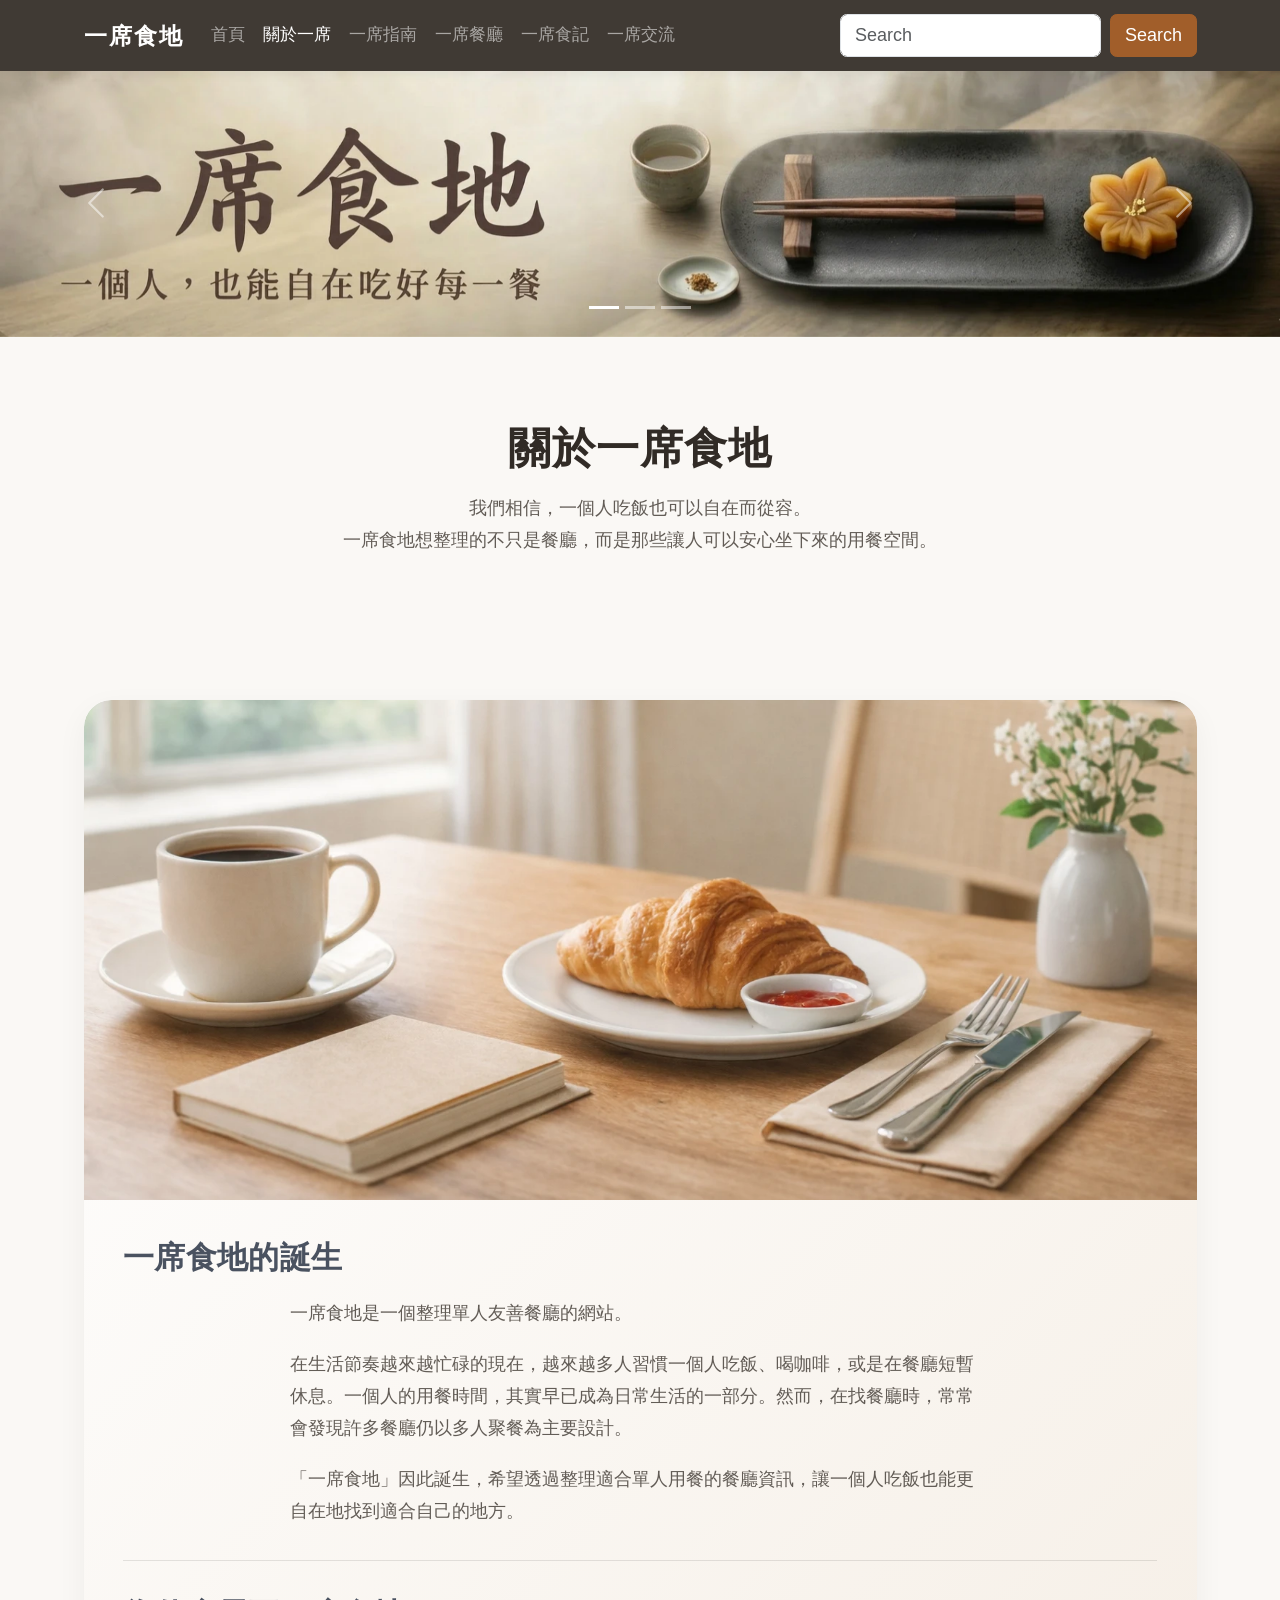
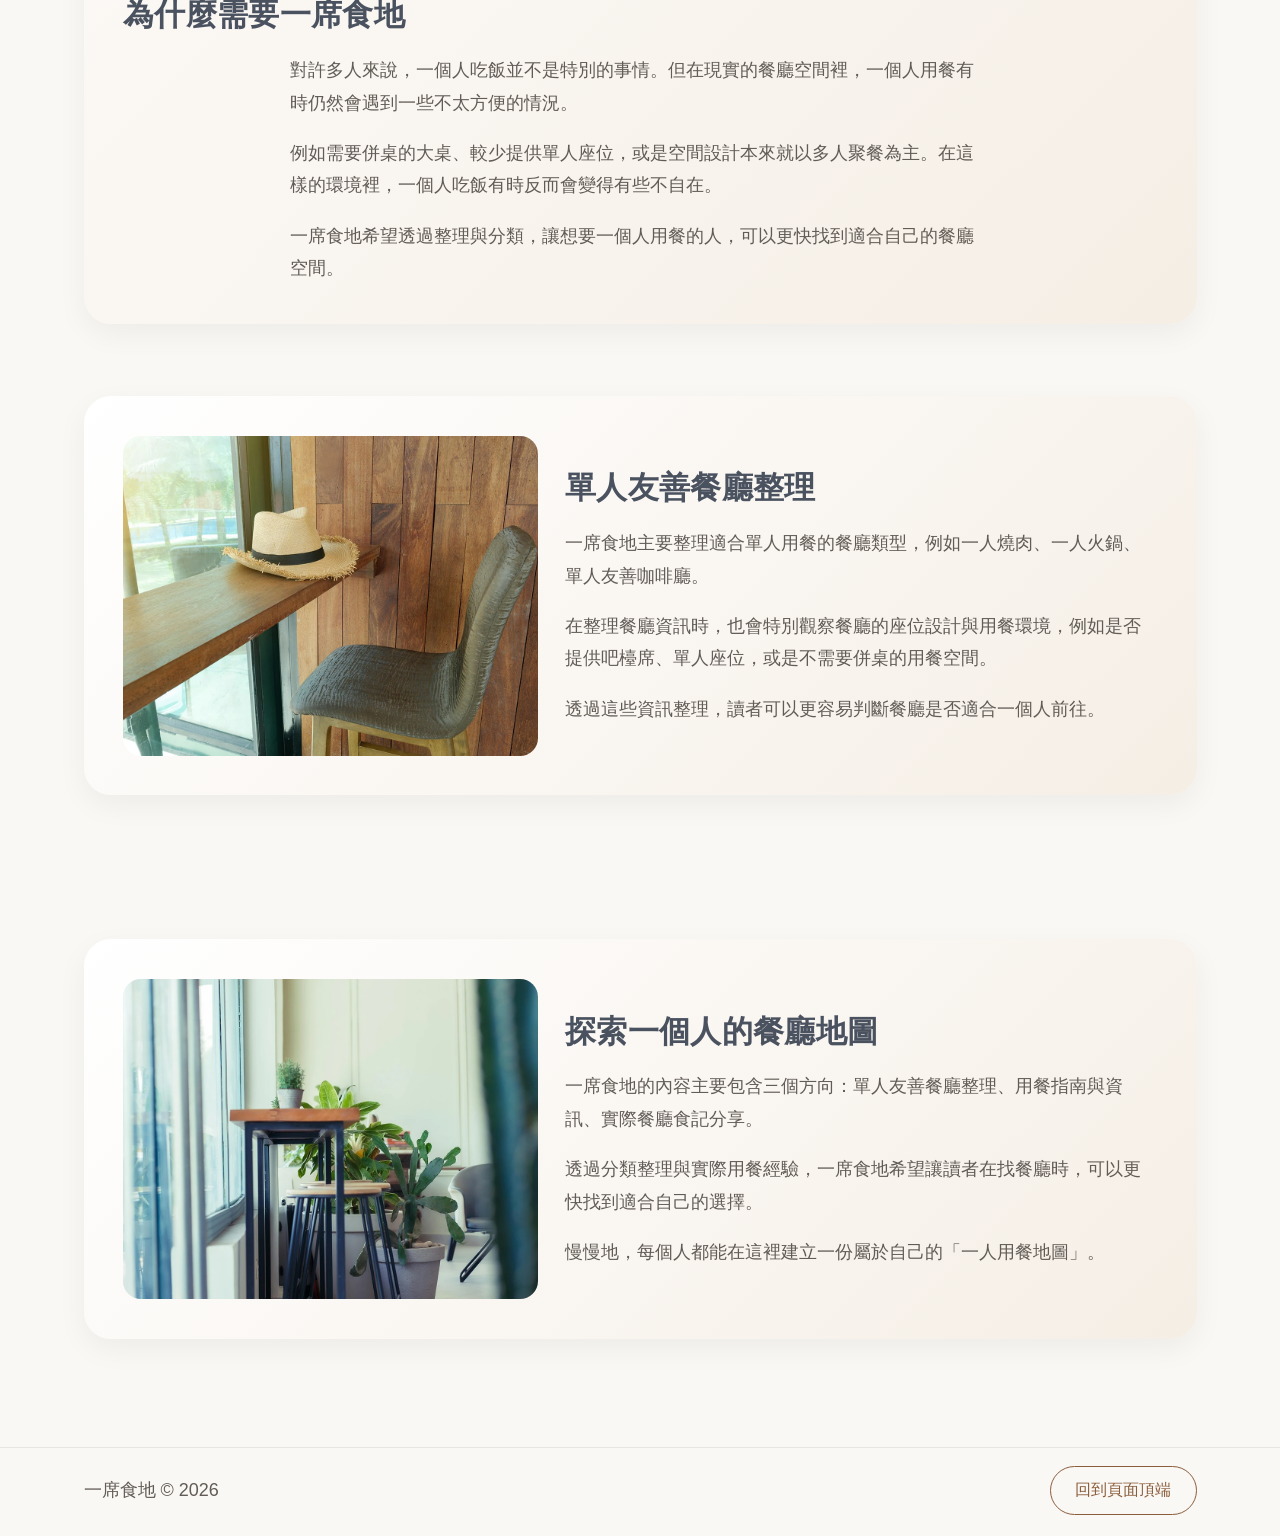
==== about.html @ 66376407 "Add files via upload" ====
<!-- 宣告網頁文件是HTML5格式 -->
<!doctype html>
<!-- 網頁所屬地區的語言 -->
<html lang="zh-Hant-TW">
    <!-- 檔頭、SEO/GEO/AEO   -->
  <head>
    <!-- 文字編碼 -->
    <meta charset="utf-8">
    <!-- RWD響應式網站 -->
    <meta name="viewport" content="width=device-width, initial-scale=1">
    <!-- 這些雙引號裡面寫的value值不要隨便給文字以外的東西，像是空格或是-dash或是.點點，這些都會影響SEO -->
    <!-- 網站作者(擁有者)、品牌名稱 -->
    <meta name="author" content="一席食地">
    <!-- 網頁描述，網頁內容濃縮，可透過ChatGPT協助生成 -->
    <meta name="description" content="關於一席食地：這是一個關於單人用餐的網站。我們相信一個人吃飯也可以自在而從容，希望透過分享單人用餐的經驗與觀察，讓更多人發現屬於自己的用餐節奏。">
    <!-- 網頁編輯器 -->
    <meta name="generation" content="Visual Studio Code">
    <!-- 網頁關鍵字，網頁內容提取，可透過ChatGPT協助提取 -->
    <meta name="keywords" content="一席食地,單人用餐,一個人吃飯,單人友善餐廳,單人用餐文化,一人用餐地圖">
    <!-- favicon品牌深色Logo，第一行針對IE和其他瀏覽器，第二行針對IE之外的瀏覽器 -->
    <link rel="shortcut icon" href="/favicon1.ico" type="image/x-icon" media="(prefers-color-scheme: light)">
    <link rel="icon" href="/favicon1.ico" type="image/x-icon" media="(prefers-color-scheme: light)">
    <!-- favicon品牌淺色Logo，第一行針對IE和其他瀏覽器，第二行針對IE之外的瀏覽器 -->
    <link rel="shortcut icon" href="/favicon2.ico" type="image/x-icon" media="(prefers-color-scheme: dark)">
    <link rel="icon" href="/favicon2.ico" type="image/x-icon" media="(prefers-color-scheme: dark)">
    <!-- 網頁標題，包含網站名稱和網頁名稱 -->
    <title>一席食地-關於一席</title>
    <!-- Bootstrap雲端CSS外部檔 -->
    <link href="https://cdn.jsdelivr.net/npm/bootstrap@5.3.8/dist/css/bootstrap.min.css" rel="stylesheet" integrity="sha384-sRIl4kxILFvY47J16cr9ZwB07vP4J8+LH7qKQnuqkuIAvNWLzeN8tE5YBujZqJLB" crossorigin="anonymous">
    <!-- 自訂的CSS，放在bootstrap下面，這樣有衝突的話才會以我們的為主 -->
    <link rel="stylesheet" href="css/custom.css">
    <!-- GA追蹤碼，放在head上面是google現在演算法的規定 -->
    <script async src="https://www.googletagmanager.com/gtag/js?id=G-GF2LZWTT1G"></script>
    <script>
      window.dataLayer = window.dataLayer || [];
      function gtag(){dataLayer.push(arguments);}
      gtag('js', new Date());
      gtag('config', 'G-GF2LZWTT1G');
    </script>
  </head>

<body id="top">
  <!-- 頁首 -->
  <header class="fixed-top">
    <nav class="navbar navbar-expand-lg navbar-dark bg-dark">
      <div class="container">
        <a class="navbar-brand" href="index.html">一席食地</a>
        <button class="navbar-toggler" type="button" data-bs-toggle="collapse" data-bs-target="#navbarSupportedContent" aria-controls="navbarSupportedContent" aria-expanded="false" aria-label="切換導覽列">
          <span class="navbar-toggler-icon"></span>
        </button>
        <div class="collapse navbar-collapse" id="navbarSupportedContent">
          <ul class="navbar-nav me-auto mb-2 mb-lg-0">
            <li class="nav-item">
              <a class="nav-link" href="index.html">首頁</a>
            </li>
            <li class="nav-item">
              <a class="nav-link active" aria-current="page" href="about.html">關於一席</a>
            </li>
            <li class="nav-item">
              <a class="nav-link" href="guide.html">一席指南</a>
            </li>
            <li class="nav-item">
              <a class="nav-link" href="restaurant.html">一席餐廳</a>
            </li>
            <li class="nav-item">
              <a class="nav-link" href="review.html">一席食記</a>
            </li>
            <li class="nav-item">
              <a class="nav-link" href="https://toolkit.url.com.tw/bbs/index.php?email=bbs@trial-162230.url.tw" target="_blank" rel="noopener noreferrer">一席交流</a>
            </li>
          </ul>
          <!-- 搜尋按鈕 -->
          <form class="d-flex" role="search">
            <input class="form-control me-2" type="search" placeholder="Search" aria-label="Search">
            <button class="btn btn-search" type="submit">Search</button>
          </form>
        </div>
      </div>
    </nav>
  </header>

  <!-- 主內容 -->
  <main>
    <!-- 輪播圖外層 -->
    <div id="carouselExampleIndicators" class="carousel slide" data-bs-ride="carousel" data-bs-interval="3000">
      <!-- 指示器 -->
      <div class="carousel-indicators">
        <button type="button" data-bs-target="#carouselExampleIndicators" data-bs-slide-to="0" class="active" aria-current="true" aria-label="Slide 1"></button>
        <button type="button" data-bs-target="#carouselExampleIndicators" data-bs-slide-to="1" aria-label="Slide 2"></button>
        <button type="button" data-bs-target="#carouselExampleIndicators" data-bs-slide-to="2" aria-label="Slide 3"></button>
      </div>
      <!-- 輪播圖片 -->
      <div class="carousel-inner">
        <div class="carousel-item active">
          <img src="images/index/solo-dining.webp" class="d-block w-100" alt="單人友善餐廳網站一席食地" title="單人友善餐廳網站一席食地" aria-label="單人友善餐廳網站一席食地">
        </div>
        <div class="carousel-item">
          <img src="images/index/discover-solo-dining-restaurants.webp" class="d-block w-100" alt="探索單人友善餐廳" title="探索單人友善餐廳" aria-label="探索單人友善餐廳">
        </div>
        <div class="carousel-item">
          <img src="images/index/restaurants-review.webp" class="d-block w-100" alt="單人用餐餐廳踩點紀錄" title="單人用餐餐廳踩點紀錄" aria-label="單人用餐餐廳踩點紀錄">
        </div>
      </div>
      <!-- 控制器 -->
      <button class="carousel-control-prev" type="button" data-bs-target="#carouselExampleIndicators" data-bs-slide="prev">
        <span class="carousel-control-prev-icon" aria-hidden="true"></span>
        <span class="visually-hidden">Previous</span>
      </button>
      <button class="carousel-control-next" type="button" data-bs-target="#carouselExampleIndicators" data-bs-slide="next">
        <span class="carousel-control-next-icon" aria-hidden="true"></span>
        <span class="visually-hidden">Next</span>
      </button>
    </div>

    <!-- 主標語 -->
    <section class="intro-section">
      <div class="container text-center">
        <h1>關於一席食地</h1>
        <p class="intro-text">
          我們相信，一個人吃飯也可以自在而從容。<br>
          一席食地想整理的不只是餐廳，<br class="mobile-break">而是那些讓人可以安心坐下來的用餐空間。
        </p>
      </div>
    </section>

    <!-- 第一層：主敘事 -->
    <section class="section-block">
      <div class="container">
        <div class="brand-banner about-hero-panel">
          <div class="about-hero-visual">
            <img src="images/about/website-idea.webp" class="img-fluid w-100 about-hero-image" alt="一個人享受單人早餐時光的桌面空間" title="一個人享受單人早餐時光的桌面空間" aria-label="一個人享受單人早餐時光的桌面空間">
          </div>
          <div class="about-hero-content">
            <div class="about-hero-block">
              <h2>一席食地的誕生</h2>
              <p>一席食地是一個整理單人友善餐廳的網站。</p>
              <p>在生活節奏越來越忙碌的現在，越來越多人習慣一個人吃飯、喝咖啡，或是在餐廳短暫休息。一個人的用餐時間，其實早已成為日常生活的一部分。然而，在找餐廳時，常常會發現許多餐廳仍以多人聚餐為主要設計。</p>
              <p>「一席食地」因此誕生，希望透過整理適合單人用餐的餐廳資訊，讓一個人吃飯也能更自在地找到適合自己的地方。</p>
            </div>

            <div class="about-divider"></div>

            <div class="about-hero-block">
              <h2>為什麼需要一席食地</h2>
              <p>對許多人來說，一個人吃飯並不是特別的事情。但在現實的餐廳空間裡，一個人用餐有時仍然會遇到一些不太方便的情況。</p>
              <p>例如需要併桌的大桌、較少提供單人座位，或是空間設計本來就以多人聚餐為主。在這樣的環境裡，一個人吃飯有時反而會變得有些不自在。</p>
              <p>一席食地希望透過整理與分類，讓想要一個人用餐的人，可以更快找到適合自己的餐廳空間。</p>
            </div>
          </div>
        </div>
      </div>
    </section>

    <!-- 第二層：網站實際做什麼 -->
    <section class="section-block section-tight">
      <div class="container">
        <div class="brand-banner about-side-panel">
          <div class="row align-items-center g-4">
            <div class="col-12 col-lg-5">
              <img src="images/about/solo-seat-restaurant.webp" class="img-fluid w-100 split-image about-side-image" alt="窗邊單人用餐座位" title="窗邊單人用餐座位" aria-label="窗邊單人用餐座位">
            </div>
            <div class="col-12 col-lg-7">
              <div class="about-side-content">
                <h2>單人友善餐廳整理</h2>
                <p>一席食地主要整理適合單人用餐的餐廳類型，例如一人燒肉、一人火鍋、單人友善咖啡廳。</p>
                <p>在整理餐廳資訊時，也會特別觀察餐廳的座位設計與用餐環境，例如是否提供吧檯席、單人座位，或是不需要併桌的用餐空間。</p>
                <p>透過這些資訊整理，讀者可以更容易判斷餐廳是否適合一個人前往。</p>
              </div>
            </div>
          </div>
        </div>
      </div>
    </section>

    <!-- 第三層：品牌收尾 -->
    <section class="section-block">
      <div class="container">
        <div class="brand-banner about-side-panel">
          <div class="row align-items-center g-4">
            <div class="col-12 col-lg-5">
              <img src="images/about/discover-solo-dining-places.webp" class="img-fluid w-100 split-image about-side-image" alt="靠窗的單人用餐空間與植物角落" title="靠窗的單人用餐空間與植物角落" aria-label="靠窗的單人用餐空間與植物角落">
            </div>
            <div class="col-12 col-lg-7">
              <div class="about-side-content">
                <h2>探索一個人的餐廳地圖</h2>
                <p>一席食地的內容主要包含三個方向：單人友善餐廳整理、用餐指南與資訊、實際餐廳食記分享。</p>
                <p>透過分類整理與實際用餐經驗，一席食地希望讓讀者在找餐廳時，可以更快找到適合自己的選擇。</p>
                <p>慢慢地，每個人都能在這裡建立一份屬於自己的「一人用餐地圖」。</p>
              </div>
            </div>
          </div>
        </div>
      </div>
    </section>

    <!-- 頁尾 -->
    <footer class="site-footer">
      <div class="container footer-flex">
        <p>一席食地 &copy; 2026</p>
        <a href="#top" class="btn btn-outline-brown btn-sm">回到頁面頂端</a>
      </div>
    </footer>
  </main>

  <!-- Bootstrap雲端JS外部檔 -->
  <script src="https://cdn.jsdelivr.net/npm/bootstrap@5.3.8/dist/js/bootstrap.bundle.min.js" integrity="sha384-FKyoEForCGlyvwx9Hj09JcYn3nv7wiPVlz7YYwJrWVcXK/BmnVDxM+D2scQbITxI" crossorigin="anonymous"></script>
</body>
</html>
---- css/custom.css ----
/* 統一整體設定 */
/* 利用根元素作為標籤選取器，改變整體頁面的文字大小。網頁字體大小從預設16px改為18px */
html {
  font-size: 18px;
  scroll-behavior: smooth;
}

/* 調整網頁的字體。下方原始碼意思為優先使用"微軟正黑體"，若讀者的電腦沒有此字體(例:MAC沒有微軟正黑體)，那就會換成Google雲端字體做使用 */
body {
  font-family: "微軟正黑體", "Chiron Hei HK", sans-serif;
  background-color: rgb(250, 248, 245);
  color: rgb(58, 52, 46);
  line-height: 1.8;
  padding-top: 70px; /* 固定導覽列預留空間 */
}

/* 連結Google雲端字體，提供用戶一致體驗UX */
@import url('https://fonts.googleapis.com/css2?family=Chiron+Hei+HK:wght@400;500;700;800&display=swap');


/* 個別指定網頁背景色 */
/* .bg-color-red {background: #ff0000;} */

/* 網站主題為深色系，導覽列顏色自訂 */
:root,
[data-bs-theme=dark] {
  --bs-dark-rgb: 64, 58, 52;
}

/* 基本標題層級 */
h1, h2, h3, h4, h5, h6 {
  line-height: 1.4;
  margin-bottom: 0.75rem;
}

h1 {
  font-size: 2.4rem;
  font-weight: 800;
  color: rgb(49, 43, 38);
  letter-spacing: 0.02em;
}

h2 {
  font-size: 1.7rem;
  font-weight: 800;
  color: rgb(74, 82, 96);
  letter-spacing: 0.01em;
}

h3 {
  font-size: 1.35rem;
  font-weight: 700;
  color: rgb(50, 43, 37);
}

h4 {
  font-size: 1.15rem;
  font-weight: 700;
  color: rgb(147, 88, 45);
}

p {
  margin-bottom: 1rem;
  color: rgb(98, 92, 86);
}


/* 駝峰式命名，與其它CSS衝突，material-icons的預設font-size是24px，CSS套用的會是GoogleIcons贏 */
/* 與其它CSS衝突，無法套用文字大小時，可強制優先套用目前樣式 
iconsTitle {
    font-size: 2rem !important;
    color:rgb(39,102,229);
    vertical-align: text-bottom
}*/

/* 導覽列 */
.navbar {
  box-shadow: 0 2px 12px rgba(0, 0, 0, 0.06);
}

/* 導覽列最左邊的"一席食地"變粗體字 */
.navbar-brand {
  font-weight: 700;
  font-size: 1.3rem;
  letter-spacing: 2px;
}

.navbar .nav-link {
  font-size: 0.95rem;
}

/* 搜尋按鈕 */
.btn-search {
  background-color: rgb(161, 94, 42);
  color: #fff;
  border: 1px solid rgb(161, 94, 42);
}

.btn-search:hover {
  background-color: rgb(130, 72, 29);
  border-color: rgb(130, 72, 29);
  color: #fff;
}

/* 輪播圖 */
.carousel-item img {
  width: 100%;
  height: auto;
}

/* 首頁主標語 */
.intro-section {
  padding: 4.5rem 0 4rem;
}

.intro-text {
  max-width: 760px;
  margin: 0 auto;
}

@media (max-width: 767.98px) {
  .intro-text {
    max-width: 92%;
    line-height: 1.9;
  }
}

/* 首頁按鈕群 */
.intro-buttons {
  margin-top: 2rem;
  display: flex;
  justify-content: center;
  gap: 0.9rem;
  flex-wrap: wrap;
}

/* 區塊共用 */
.section-block {
  padding: 4rem 0;
}

.section-tight {
  padding-top: 0;
}

.section-heading {
  margin-bottom: 2.5rem;
}

.section-heading p {
  max-width: 680px;
  margin: 0.5rem auto 0;
}

/* 按鈕 */
.btn-brown,
.btn-outline-brown {
  border-radius: 999px;
  padding: 0.65rem 1.35rem;
  transition: all 0.25s ease;
}

.btn-brown {
  background-color: #8b5e3c;
  color: white;
  border: 1px solid #8b5e3c;
}

.btn-brown:hover {
  background-color: #6e472c;
  border-color: #6e472c;
  color: white;
  transform: translateY(-1px);
}

.btn-outline-brown {
  background-color: transparent;
  color: #8b5e3c;
  border: 1px solid #8b5e3c;
}

.btn-outline-brown:hover {
  background-color: #8b5e3c;
  color: white;
  transform: translateY(-1px);
}

/* 三大分類卡片 + 本週精選卡片共用 */
.category-card,
.featured-card {
  background: #ffffff;
  overflow: hidden;
  box-shadow: 0 10px 30px rgba(0, 0, 0, 0.06);
  transition: transform 0.3s ease, box-shadow 0.3s ease;
}

.category-card:hover,
.featured-card:hover {
  transform: translateY(-6px);
  box-shadow: 0 15px 36px rgba(0, 0, 0, 0.1);
}

/* 三大分類卡片 */
.category-card {
  height: 100%;
  border-radius: 1.25rem;
  text-align: center;
}

.category-card img {
  width: 180px;
  height: 180px;
  object-fit: cover;
  border-radius: 50%;
  margin: 2rem auto 1rem;
  display: block;
}

.category-card-body {
  padding: 1rem 1.5rem 2rem;
}

.category-card-body p {
  min-height: 58px;
}

/* 品牌過場 */
.brand-banner {
  background: linear-gradient(135deg, rgb(255, 255, 255) 0%, rgb(245, 238, 229) 100%);
  border-radius: 1.5rem;
  padding: 3rem 2rem;
  box-shadow: 0 10px 30px rgba(0, 0, 0, 0.05);
}

.brand-banner p {
  max-width: 700px;
  margin: 1rem auto 0;
}

/* 本週精選卡片 */
.featured-card {
  border-radius: 1.25rem;
}

.featured-card img {
  height: 240px;
  object-fit: cover;
}

.featured-card-body {
  padding: 1.5rem;
  text-align: center;
}

.featured-card-body p {
  min-height: 86px;
}

/* 左右分欄區塊 */
.split-panel {
  background: #ffffff;
  border-radius: 1.5rem;
  padding: 2.5rem;
  box-shadow: 0 10px 30px rgba(0, 0, 0, 0.05);
}

.split-image {
  width: 100%;
  border-radius: 1rem;
  object-fit: cover;
}

/* 一席指南用列表 */
.guide-list {
  list-style: none;
  padding-left: 0;
  margin: 1.5rem 0 2rem;
}

.guide-list li {
  margin-bottom: 0.75rem;
  color: rgb(80, 74, 69);
}

/* 頁尾 */
.site-footer {
  margin-top: 2rem;
  padding: 1rem 0 1.2rem;
  border-top: 1px solid rgba(0, 0, 0, 0.08);
}

.footer-flex {
  display: flex;
  justify-content: space-between;
  align-items: center;
  gap: 1rem;
  flex-wrap: wrap;
}

.site-footer p {
  margin-bottom: 0;
}


/*圖片裁切功能
.imgCut {
  width: 100%;
  height: 500px;
  clip: rect(0px, 0px, 100px, 0px);
  object-fit: cover;}*/

/*項目清單符號  
.list-symbol {list-style-type: circle;} */

/* 清單項目色彩，連帶影響清單內的文字色彩 */
/* li{color:green;} */

/* 針對項目/編號清單的符號色彩，優化前 
ul li ::marker {
    color:green;
} 
    
ol li ::marker {
    color:green;
*/

 /* 針對項目/編號清單的符號色彩，優化方式一 
ul li ::marker, ol li:: marker {
    color:green;
}*/

/* 針對項目/編號清單的符號色彩，優化方式二 */
li::marker {
  color: green;
}



/* =========================
   about.html 專用
   不影響首頁
   ========================= */

/* 第一層主敘事 */
.about-hero-panel {
  padding: 0;
  overflow: hidden;
}

.about-hero-visual {
  overflow: hidden;
}

.about-hero-image {
  width: 100%;
  height: 500px;
  object-fit: cover;
  object-position: center 90%;
  display: block;
  border-radius: 1.5rem 1.5rem 0 0;
}

.about-hero-content {
  padding: 2rem 2.2rem 2.2rem;
}

.about-hero-block h2 {
  margin-bottom: 1rem;
}

.about-hero-block p:last-child {
  margin-bottom: 0;
}

.about-divider {
  height: 1px;
  background-color: rgba(0, 0, 0, 0.10);
  margin: 1.8rem 0;
}

/* 第二、三層 */
.about-side-panel {
  padding: 2.2rem;
}

.about-side-image {
  width: 100%;
  height: 320px;
  object-fit: cover;
  border-radius: 1rem;
  display: block;
}

.about-side-content h2 {
  margin-bottom: 1rem;
}

.about-side-content p:last-child {
  margin-bottom: 0;
}

/* RWD */
@media (max-width: 991.98px) {
  html {
    font-size: 17px;
  }

  .split-panel {
    padding: 2rem;
  }

  .section-block {
    padding: 3.5rem 0;
  }

  .about-hero-image {
    height: 280px;
  }

  .about-side-image {
    height: 280px;
  }

  .about-side-panel {
    padding: 2rem;
  }
}

@media (max-width: 767.98px) {
  html {
    font-size: 16px;
  }

/* 讓固定導覽列時的banner大圖片不被吃掉一小部份 */
  body {
    padding-top: 66px;
  }

  .intro-section {
    padding: 3.2rem 0 3rem;
  }

  .section-block {
    padding: 3rem 0;
  }

  .category-card img {
    width: 150px;
    height: 150px;
  }

  .category-card-body p,
  .featured-card-body p {
    min-height: auto;
  }

  .split-panel {
    padding: 1.5rem;
  }

  .about-hero-image {
    height: 220px;
    object-position: center 50%;
  }

  .about-hero-content {
    padding: 1.5rem 1.4rem 1.6rem;
  }

  .about-divider {
    margin: 1.4rem 0;
  }

  .about-side-panel {
    padding: 1.5rem;
  }

  .about-side-image {
    height: 220px;
  }
}


/* ===== 食記評分區塊 ===== */
.review-meta {
  display: flex;
  gap: 16px;
  flex-wrap: wrap;
}

.review-meta-item {
  background: #f5f2ee;
  padding: 8px 14px;
  border-radius: 999px;
  font-size: 0.9rem;
  display: flex;
  align-items: center;
  gap: 6px;
}

.meta-label {
  color: #6b5c4f;
}

.meta-stars {
  color: #d6a84f;
  letter-spacing: 2px;
}

/* 手機顯示優化 */
.mobile-break {
  display: none;
}

@media (max-width: 767.98px) {
  .mobile-break {
    display: block;
  }
}

.review-filter-wrap {
  display: flex;
  flex-direction: column;
  align-items: center;
  gap: 1rem;
  margin-top: 1.5rem;
}

.review-filter-top,
.review-filter-bottom {
  display: flex;
  gap: 1rem;
  flex-wrap: wrap;
  justify-content: center;
}

@media (min-width: 768px) {
  .review-filter-wrap {
    flex-direction: row;
    justify-content: center;
    align-items: center;
  }
}
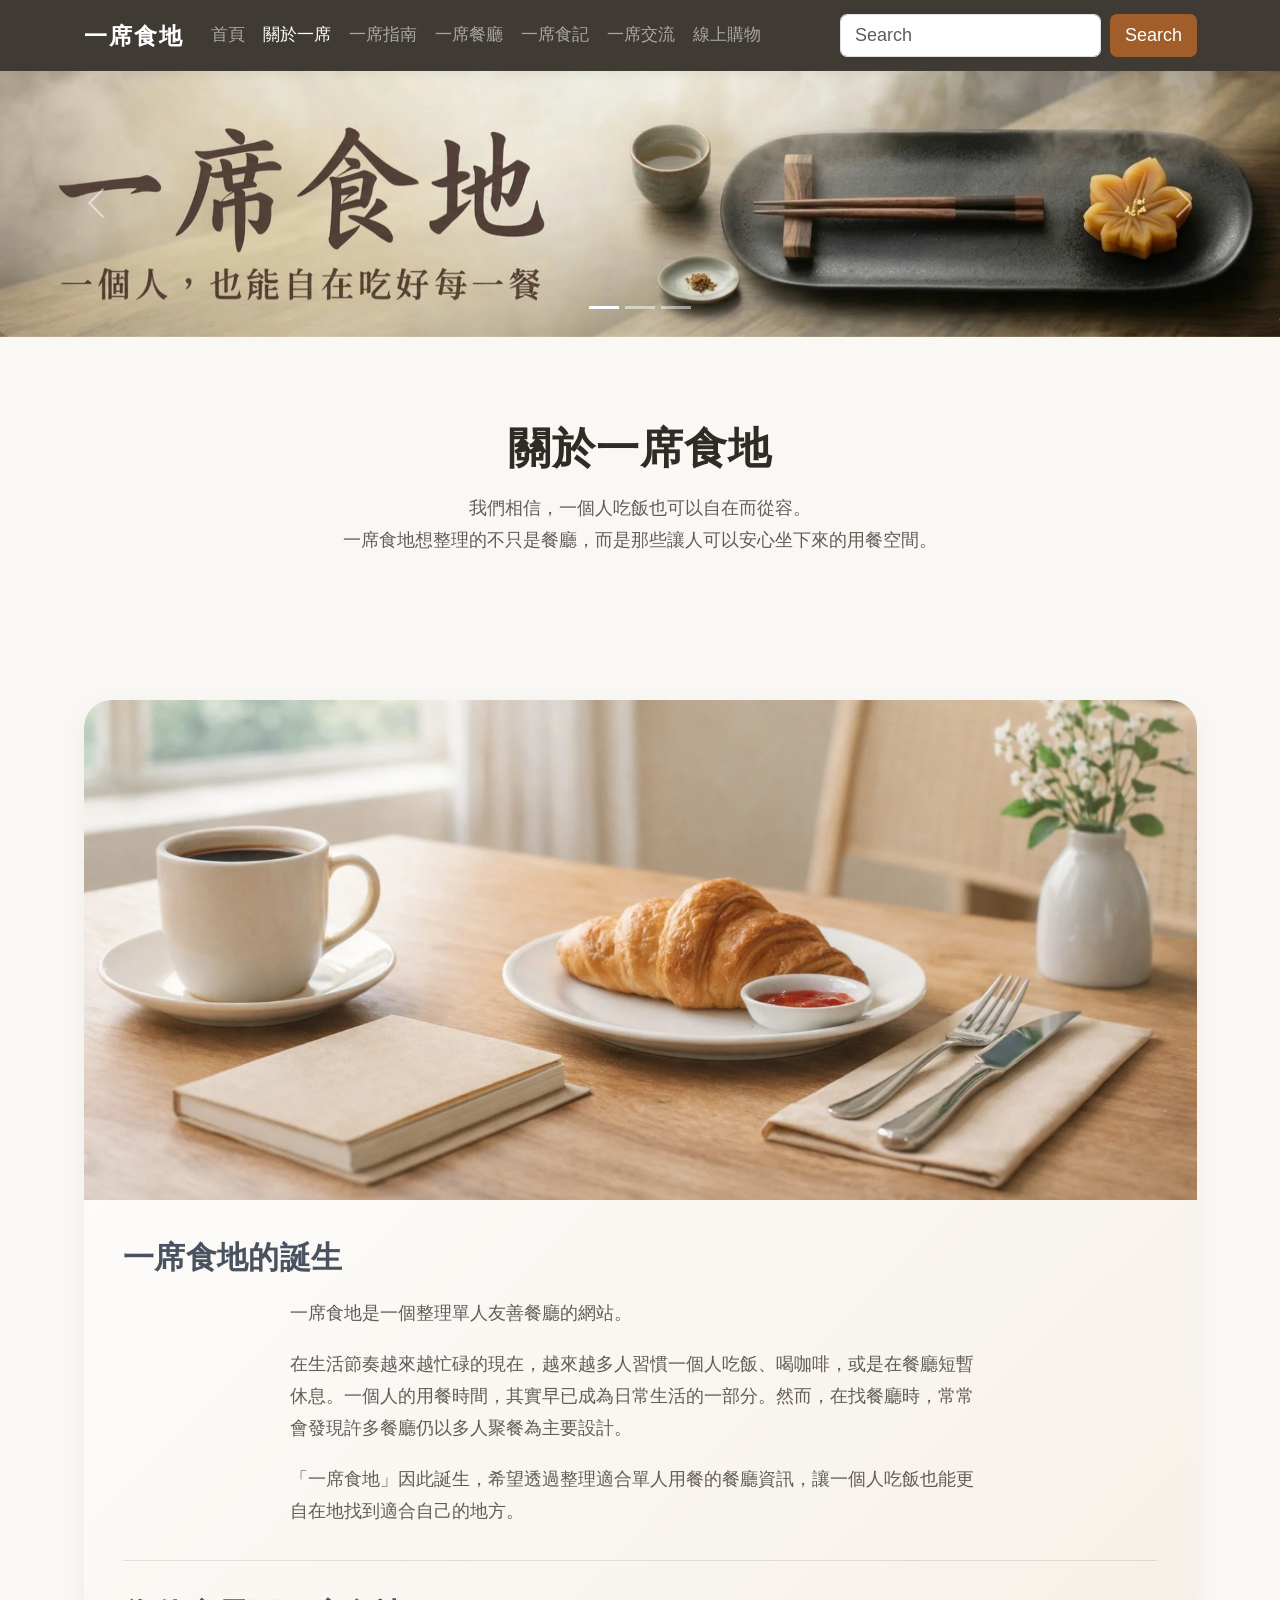
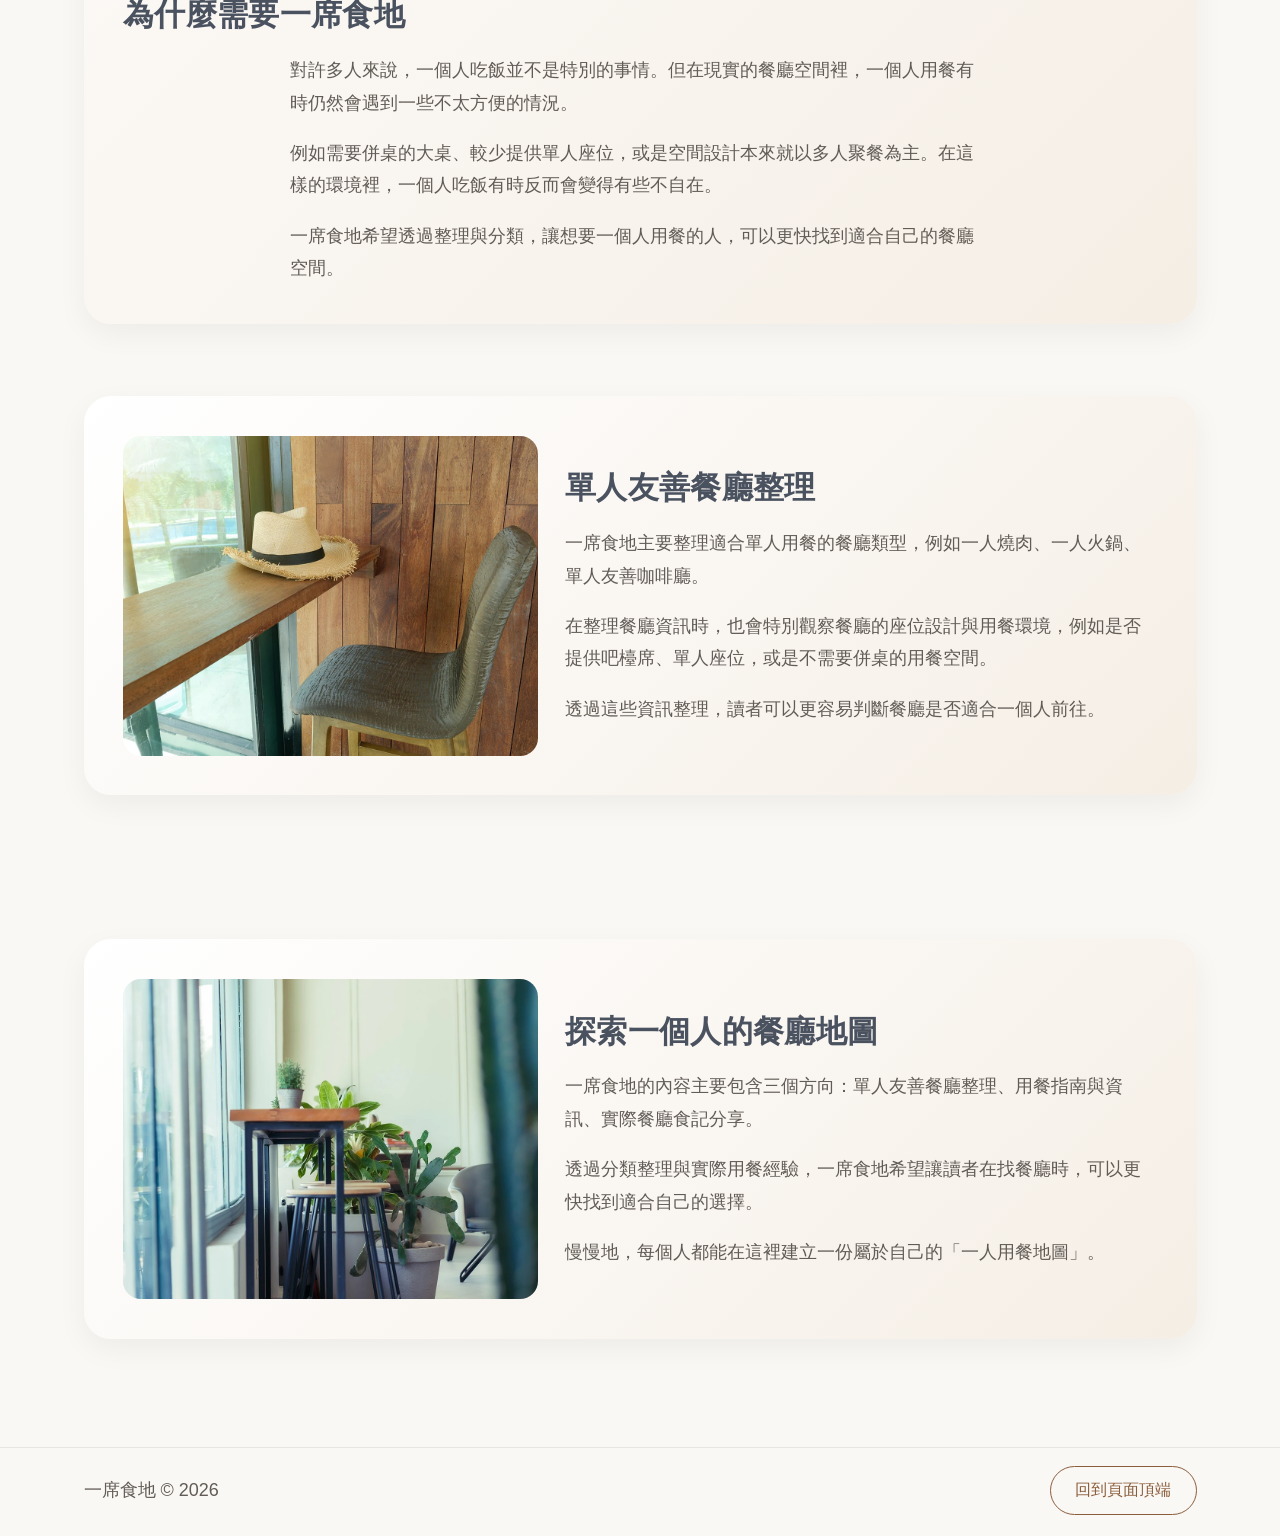
==== commit be9f773b: "Update about.html" ====
--- a/about.html
+++ b/about.html
@@ -68,6 +68,8 @@
             <li class="nav-item">
               <a class="nav-link" href="https://toolkit.url.com.tw/bbs/index.php?email=bbs@trial-162230.url.tw" target="_blank" rel="noopener noreferrer">一席交流</a>
             </li>
+            <li class="nav-item">
+              <a class="nav-link" href="https://lisanail.easy.co/" target="_blank">線上購物</a>
           </ul>
           <!-- 搜尋按鈕 -->
           <form class="d-flex" role="search">
@@ -205,4 +207,4 @@
   <!-- Bootstrap雲端JS外部檔 -->
   <script src="https://cdn.jsdelivr.net/npm/bootstrap@5.3.8/dist/js/bootstrap.bundle.min.js" integrity="sha384-FKyoEForCGlyvwx9Hj09JcYn3nv7wiPVlz7YYwJrWVcXK/BmnVDxM+D2scQbITxI" crossorigin="anonymous"></script>
 </body>
-</html>+</html>
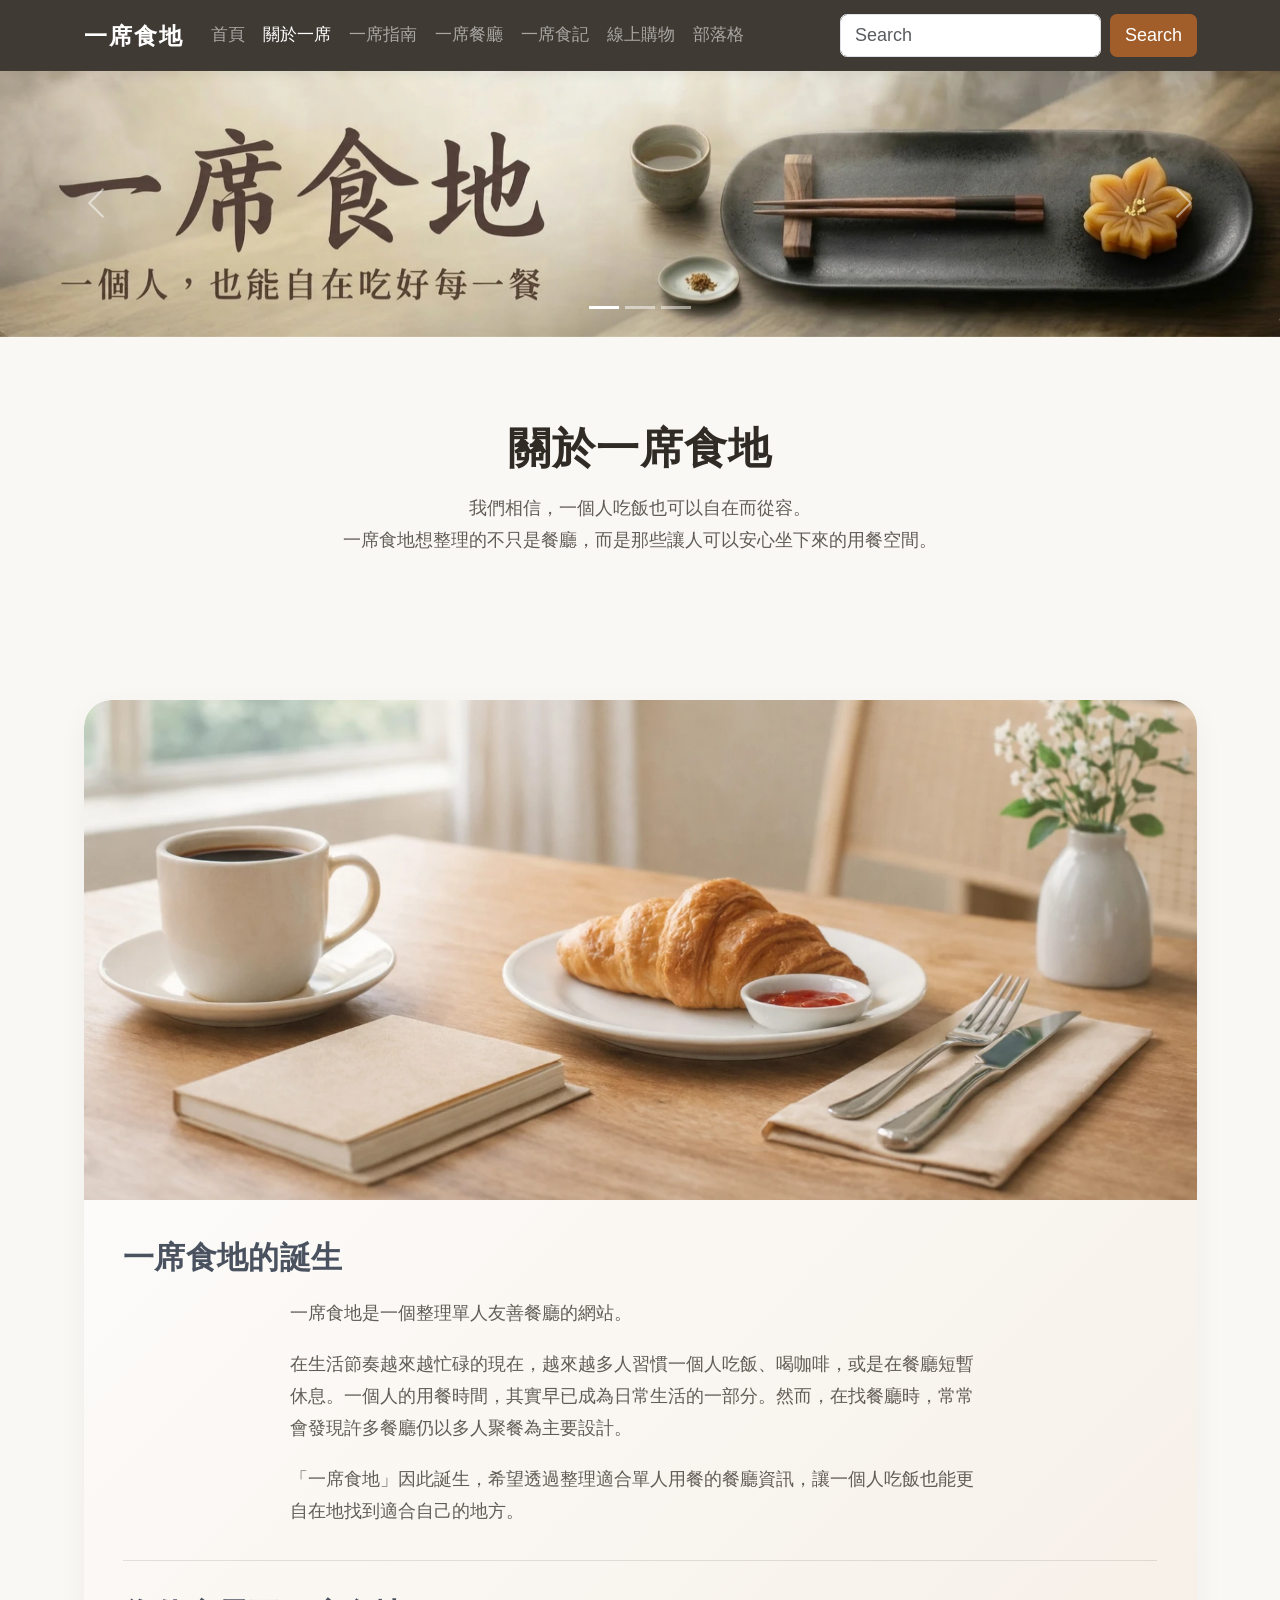
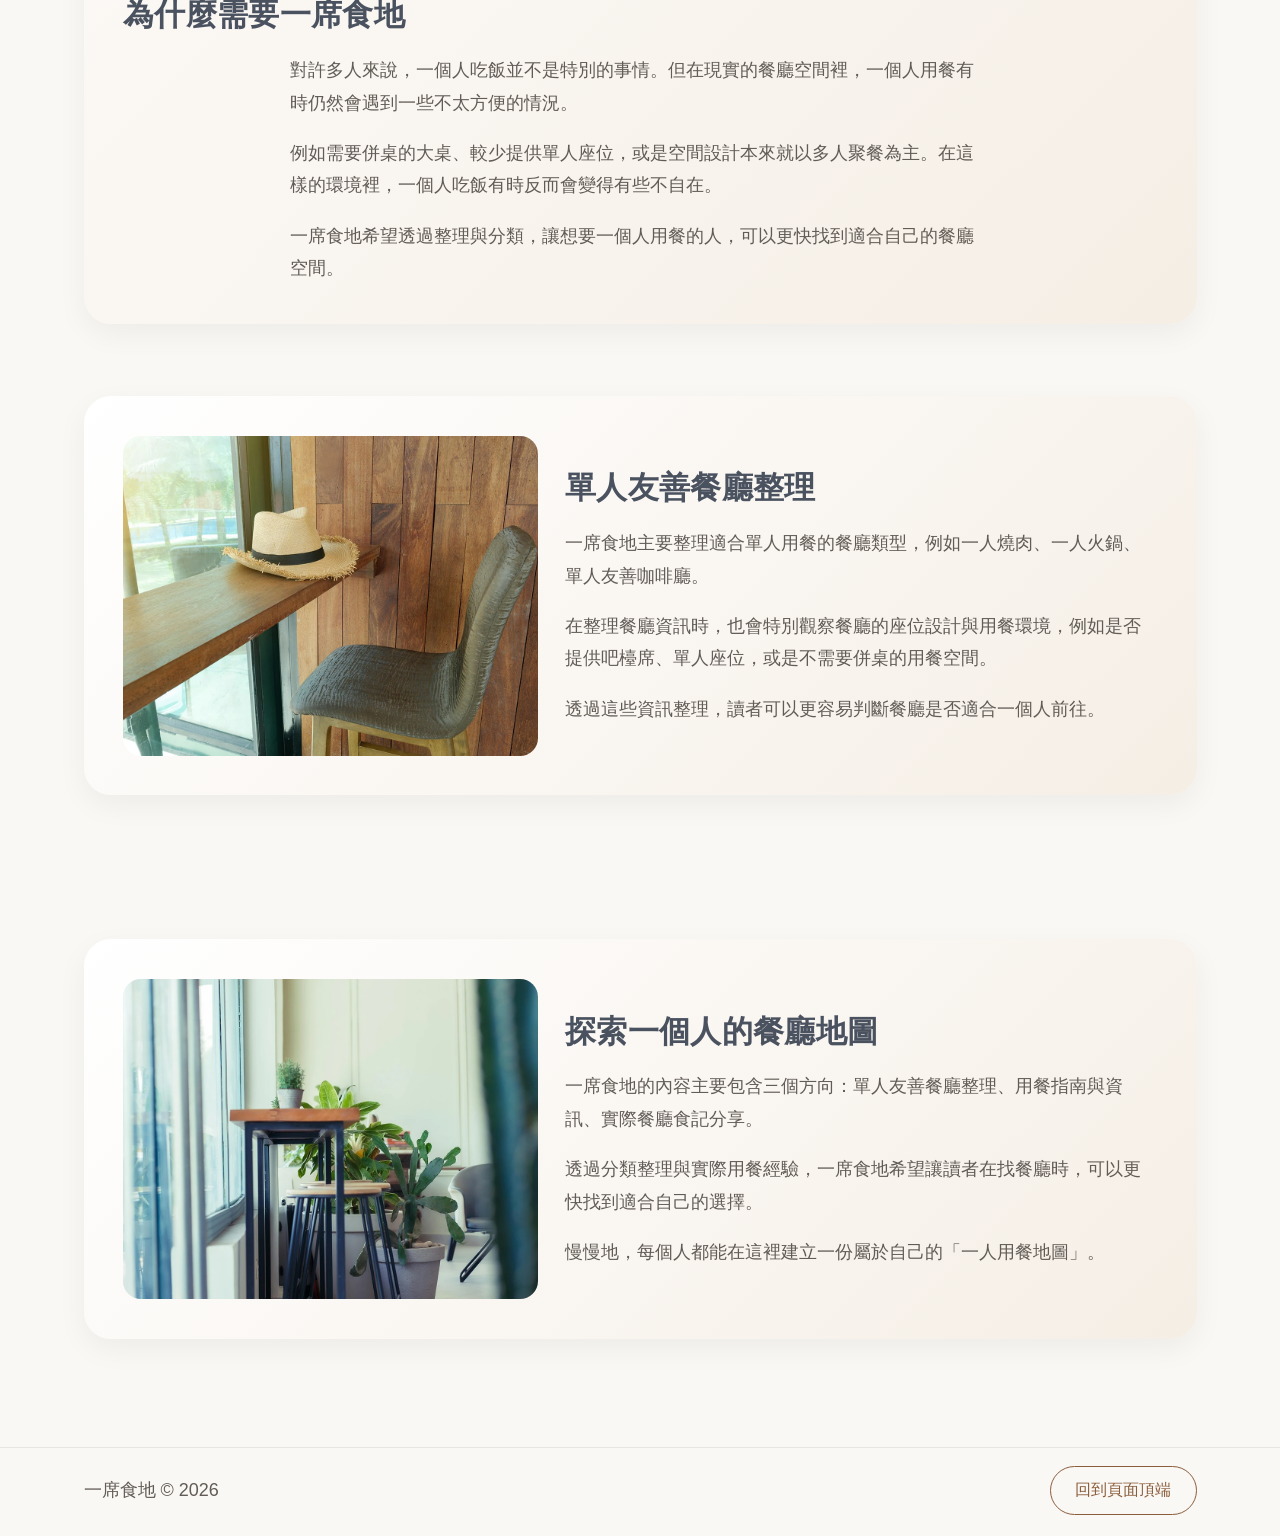
==== commit e749d643: "Update about.html" ====
--- a/about.html
+++ b/about.html
@@ -66,10 +66,11 @@
               <a class="nav-link" href="review.html">一席食記</a>
             </li>
             <li class="nav-item">
-              <a class="nav-link" href="https://toolkit.url.com.tw/bbs/index.php?email=bbs@trial-162230.url.tw" target="_blank" rel="noopener noreferrer">一席交流</a>
-            </li>
-            <li class="nav-item">
               <a class="nav-link" href="https://lisanail.easy.co/" target="_blank">線上購物</a>
+            </li>
+            <li class="nav-item">
+              <a class="nav-link" href="https://lisanail.easy.co/" target="_blank">部落格</a>
+            </li>
           </ul>
           <!-- 搜尋按鈕 -->
           <form class="d-flex" role="search">
